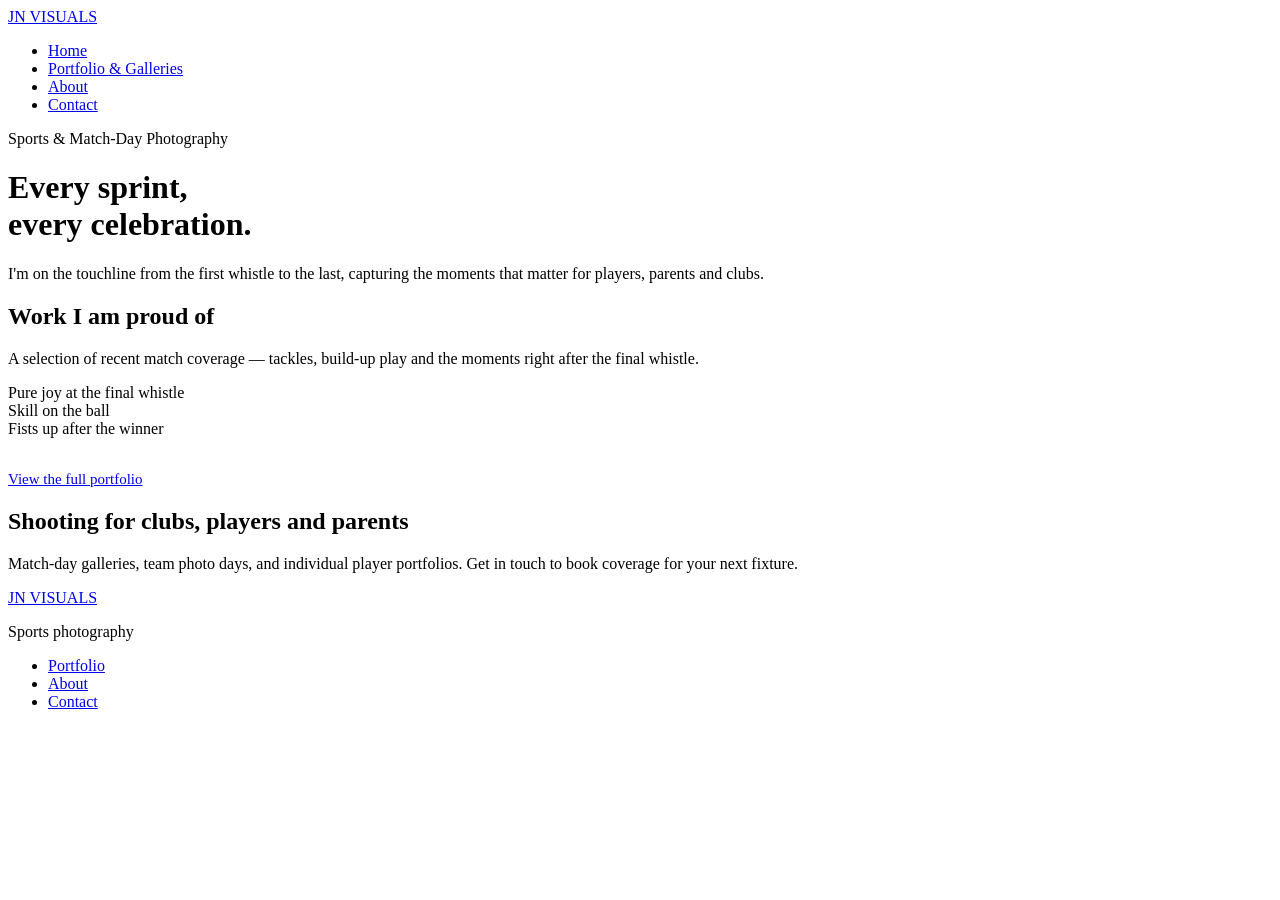
==== index.html @ e6d06e03 "Add files via upload" ====
<!DOCTYPE html>
<html lang="en">
<head>
<meta charset="UTF-8">
<meta name="viewport" content="width=device-width, initial-scale=1.0">
<title>JN Visuals — Sports Photography</title>
<meta name="description" content="JN Visuals captures football and soccer action for players, clubs and parents — game-day moments from the touchline.">
<link rel="stylesheet" href="css/style.css">
</head>
<body>

<nav class="site-nav on-photo">
  <div class="wrap">
    <a href="index.html" class="brand">JN VISUALS</a>
    <ul class="nav-links">
      <li><a href="index.html" class="active">Home</a></li>
      <li><a href="portfolio.html">Portfolio &amp; Galleries</a></li>
      <li><a href="about.html">About</a></li>
      <li><a href="contact.html">Contact</a></li>
    </ul>
  </div>
</nav>

<header class="hero" style="background-image:url('images/hero.jpg')">
  <div class="hero-content">
    <div class="wrap">
      <div>
        <p class="hero-kicker">Sports &amp; Match-Day Photography</p>
        <h1>Every sprint,<br>every celebration.</h1>
      </div>
      <p class="hero-copy">I'm on the touchline from the first whistle to the last, capturing the moments that matter for players, parents and clubs.</p>
    </div>
  </div>
</header>

<section class="section">
  <div class="wrap">
    <div class="section-head">
      <h2>Work I am proud of</h2>
      <p>A selection of recent match coverage — tackles, build-up play and the moments right after the final whistle.</p>
    </div>
    <div class="gallery">
      <div class="photo placeholder" data-file="images/gallery-09.jpg" style="background-image:url('images/gallery-09.jpg')">
        <div class="caption">Pure joy at the final whistle</div>
      </div>
      <div class="photo placeholder" data-file="images/gallery-06.jpg" style="background-image:url('images/gallery-06.jpg')">
        <div class="caption">Skill on the ball</div>
      </div>
      <div class="photo placeholder" data-file="images/gallery-19.jpg" style="background-image:url('images/gallery-19.jpg')">
        <div class="caption">Fists up after the winner</div>
      </div>
    </div>
    <p style="margin-top:32px;"><a href="portfolio.html" style="text-decoration:underline; font-size:15px;">View the full portfolio</a></p>
  </div>
</section>

<section class="section tight on-pitch">
  <div class="wrap section-head" style="margin-bottom:0;">
    <h2>Shooting for clubs, players and parents</h2>
    <p>Match-day galleries, team photo days, and individual player portfolios. Get in touch to book coverage for your next fixture.</p>
  </div>
</section>

<footer class="site-footer">
  <div class="wrap">
    <div>
      <a href="index.html" class="brand">JN VISUALS</a>
      <p class="footer-note">Sports photography</p>
    </div>
    <ul class="footer-links">
      <li><a href="portfolio.html">Portfolio</a></li>
      <li><a href="about.html">About</a></li>
      <li><a href="contact.html">Contact</a></li>
    </ul>
  </div>
</footer>

</body>
</html>
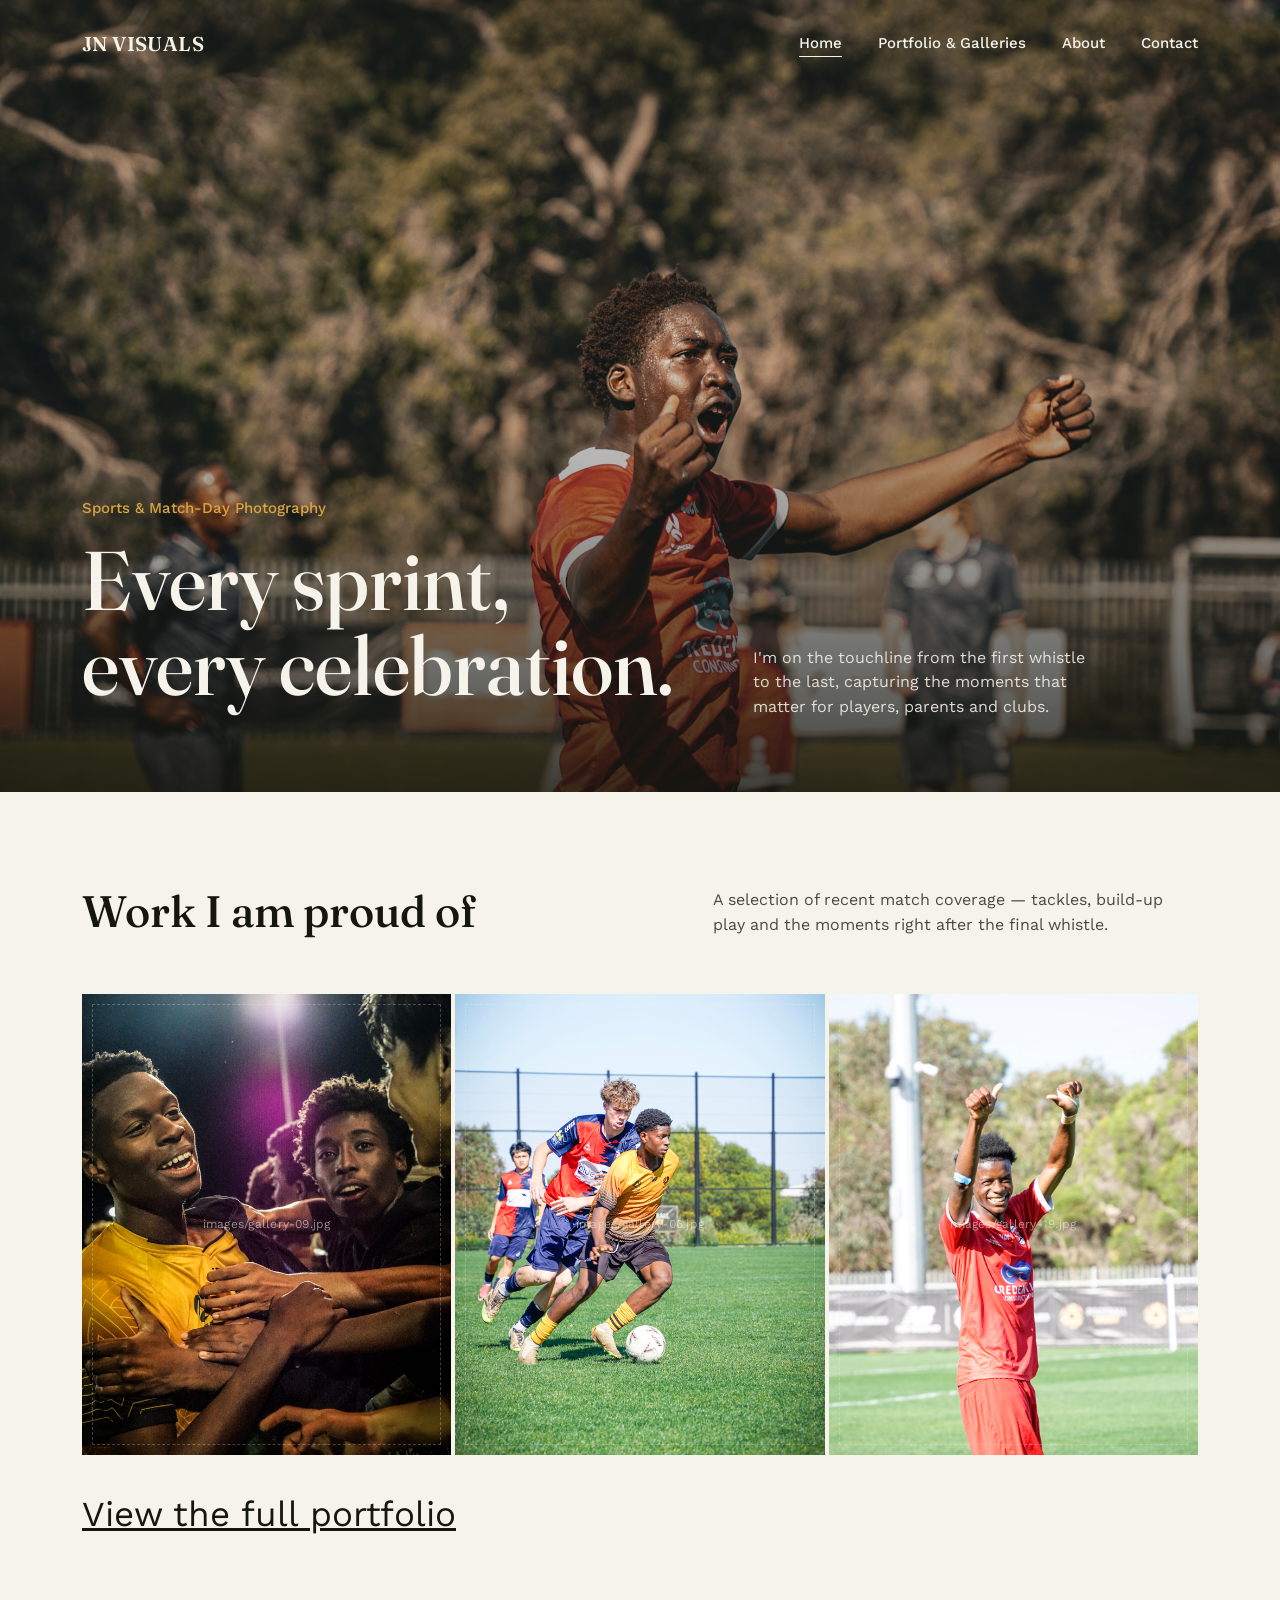
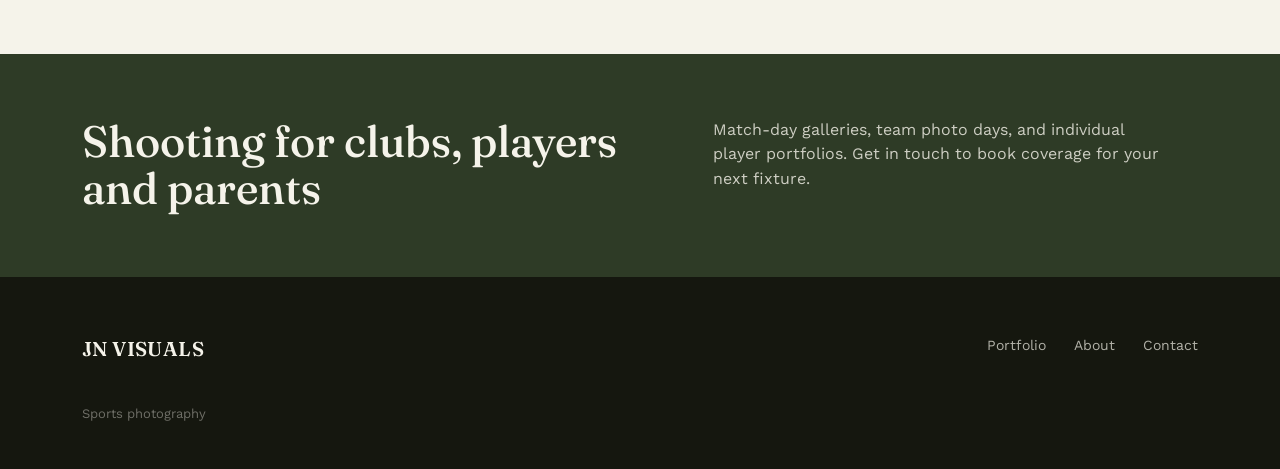
==== commit ae6c1c8c: "small  changes" ====
--- a/index.html
+++ b/index.html
@@ -50,7 +50,7 @@
         <div class="caption">Fists up after the winner</div>
       </div>
     </div>
-    <p style="margin-top:32px;"><a href="portfolio.html" style="text-decoration:underline; font-size:15px;">View the full portfolio</a></p>
+    <p style="margin-top:32px;"><a href="portfolio.html" style="text-decoration:underline; font-size:35px;">View the full portfolio</a></p>
   </div>
 </section>
 
--- a/css/style.css
+++ b/css/style.css
@@ -0,0 +1,433 @@
+@import url('https://fonts.googleapis.com/css2?family=Fraunces:opsz,wght@9..144,400;9..144,500;9..144,600&family=Work+Sans:wght@400;500;600&display=swap');
+
+:root {
+  --paper: #F5F3EA;
+  --ink: #15170F;
+  --pitch: #2E3B26;
+  --pitch-dark: #1C2417;
+  --floodlight: #D9A441;
+  --line: #C9C4B0;
+  --serif: 'Fraunces', Georgia, 'Times New Roman', serif;
+  --sans: 'Work Sans', -apple-system, BlinkMacSystemFont, sans-serif;
+  --max: 1180px;
+}
+
+* { box-sizing: border-box; }
+
+html { scroll-behavior: smooth; }
+
+body {
+  margin: 0;
+  background: var(--paper);
+  color: var(--ink);
+  font-family: var(--sans);
+  font-size: 16px;
+  line-height: 1.55;
+  -webkit-font-smoothing: antialiased;
+}
+
+img { max-width: 100%; display: block; }
+
+a { color: inherit; }
+
+.wrap {
+  max-width: var(--max);
+  margin: 0 auto;
+  padding: 0 32px;
+}
+
+/* ---------- Nav ---------- */
+
+.site-nav {
+  position: absolute;
+  top: 0; left: 0; right: 0;
+  z-index: 10;
+  padding: 28px 0;
+}
+
+.site-nav.solid {
+  position: relative;
+  background: var(--paper);
+  border-bottom: 1px solid var(--line);
+}
+
+.site-nav .wrap {
+  display: flex;
+  align-items: center;
+  justify-content: space-between;
+}
+
+.brand {
+  font-family: var(--serif);
+  font-weight: 600;
+  font-size: 20px;
+  letter-spacing: 0.02em;
+  text-decoration: none;
+}
+
+.site-nav.on-photo .brand,
+.site-nav.on-photo .nav-links a { color: var(--paper); }
+
+.nav-links {
+  list-style: none;
+  display: flex;
+  gap: 36px;
+  margin: 0;
+  padding: 0;
+}
+
+.nav-links a {
+  text-decoration: none;
+  font-size: 15px;
+  font-weight: 500;
+  padding-bottom: 4px;
+  border-bottom: 1px solid transparent;
+  transition: border-color 0.2s ease;
+}
+
+.nav-links a:hover,
+.nav-links a.active {
+  border-color: currentColor;
+}
+
+/* ---------- Hero ---------- */
+
+.hero {
+  position: relative;
+  min-height: 88vh;
+  display: flex;
+  align-items: flex-end;
+  background: var(--pitch-dark) url('../images/hero.jpg') center/cover no-repeat;
+}
+
+.hero::after {
+  content: '';
+  position: absolute;
+  inset: 0;
+  background: linear-gradient(0deg, rgba(20,20,15,0.82) 0%, rgba(20,20,15,0.15) 55%, rgba(20,20,15,0.35) 100%);
+}
+
+.hero-content {
+  position: relative;
+  width: 100%;
+  padding-bottom: 72px;
+  color: var(--paper);
+}
+
+.hero-content .wrap {
+  display: grid;
+  grid-template-columns: 1.4fr 1fr;
+  gap: 48px;
+  align-items: end;
+}
+
+.hero h1 {
+  font-family: var(--serif);
+  font-weight: 500;
+  font-size: clamp(42px, 6.5vw, 88px);
+  line-height: 1.02;
+  margin: 0 0 12px;
+}
+
+.hero-kicker {
+  font-family: var(--sans);
+  font-size: 15px;
+  color: var(--floodlight);
+  margin: 0 0 18px;
+  font-weight: 500;
+}
+
+.hero-copy {
+  font-size: 16px;
+  max-width: 34ch;
+  color: rgba(245,243,234,0.88);
+  margin: 0;
+}
+
+/* ---------- Sections ---------- */
+
+.section {
+  padding: 96px 0;
+}
+
+.section.tight { padding: 64px 0; }
+
+.section.on-pitch {
+  background: var(--pitch);
+  color: var(--paper);
+}
+
+.section-head {
+  display: grid;
+  grid-template-columns: 1.2fr 1fr;
+  gap: 48px;
+  margin-bottom: 56px;
+  align-items: start;
+}
+
+.section-head h2 {
+  font-family: var(--serif);
+  font-weight: 500;
+  font-size: clamp(30px, 4vw, 44px);
+  line-height: 1.08;
+  margin: 0;
+}
+
+.section-head p {
+  margin: 0;
+  color: #4B4A3F;
+  max-width: 46ch;
+}
+
+.on-pitch .section-head p { color: rgba(245,243,234,0.8); }
+
+/* ---------- Gallery ---------- */
+
+.gallery {
+  display: grid;
+  grid-template-columns: repeat(3, 1fr);
+  gap: 4px;
+}
+
+.gallery--wide {
+  grid-template-columns: repeat(4, 1fr);
+}
+
+@media (max-width: 860px) {
+  .gallery--wide { grid-template-columns: repeat(3, 1fr); }
+}
+
+@media (max-width: 540px) {
+  .gallery--wide { grid-template-columns: repeat(2, 1fr); }
+}
+
+.photo {
+  position: relative;
+  aspect-ratio: 4 / 5;
+  background: var(--pitch) center/cover no-repeat;
+  overflow: hidden;
+}
+
+.photo .caption {
+  position: absolute;
+  left: 0; right: 0; bottom: 0;
+  padding: 18px 20px;
+  background: linear-gradient(0deg, rgba(20,20,15,0.85), rgba(20,20,15,0));
+  color: var(--paper);
+  font-size: 14px;
+  opacity: 0;
+  transform: translateY(6px);
+  transition: opacity 0.25s ease, transform 0.25s ease;
+}
+
+.photo:hover .caption { opacity: 1; transform: translateY(0); }
+
+.photo.placeholder::before {
+  content: attr(data-file);
+  position: absolute;
+  inset: 0;
+  display: flex;
+  align-items: center;
+  justify-content: center;
+  text-align: center;
+  padding: 24px;
+  font-family: var(--sans);
+  font-size: 12px;
+  letter-spacing: 0.02em;
+  color: rgba(245,243,234,0.55);
+  border: 1px dashed rgba(245,243,234,0.25);
+  margin: 10px;
+}
+
+/* ---------- Footer ---------- */
+
+.site-footer {
+  background: var(--ink);
+  color: rgba(245,243,234,0.7);
+  padding: 56px 0 32px;
+}
+
+.site-footer .wrap {
+  display: flex;
+  justify-content: space-between;
+  align-items: flex-start;
+  flex-wrap: wrap;
+  gap: 24px;
+}
+
+.site-footer .brand { color: var(--paper); }
+
+.footer-links {
+  list-style: none;
+  display: flex;
+  gap: 28px;
+  margin: 0;
+  padding: 0;
+}
+
+.footer-links a { text-decoration: none; font-size: 14px; }
+.footer-links a:hover { color: var(--floodlight); }
+
+.footer-note {
+  margin-top: 40px;
+  font-size: 13px;
+  color: rgba(245,243,234,0.4);
+}
+
+/* ---------- Page hero (non-home) ---------- */
+
+.page-hero {
+  position: relative;
+  padding: 200px 0 64px;
+  background-color: var(--pitch-dark);
+  background-size: cover;
+  background-position: center;
+  color: var(--paper);
+}
+
+.page-hero::after {
+  content: '';
+  position: absolute;
+  inset: 0;
+  background: linear-gradient(0deg, rgba(20,20,15,0.88) 0%, rgba(20,20,15,0.55) 100%);
+}
+
+.page-hero .wrap {
+  position: relative;
+  display: grid;
+  grid-template-columns: 1.3fr 1fr;
+  gap: 48px;
+  align-items: end;
+}
+
+.page-hero h1 {
+  font-family: var(--serif);
+  font-weight: 500;
+  font-size: clamp(38px, 5.5vw, 64px);
+  margin: 0;
+  line-height: 1.05;
+}
+
+.page-hero p {
+  margin: 0;
+  color: rgba(245,243,234,0.8);
+  max-width: 40ch;
+}
+
+/* ---------- About ---------- */
+
+.about-grid {
+  display: grid;
+  grid-template-columns: 1fr 1.1fr;
+  gap: 64px;
+  align-items: start;
+}
+
+.about-portrait {
+  aspect-ratio: 4 / 5;
+  background: var(--pitch) center/cover no-repeat;
+  position: relative;
+}
+
+.about-body h3 {
+  font-family: var(--serif);
+  font-weight: 500;
+  font-size: 24px;
+  margin: 32px 0 10px;
+}
+
+.about-body h3:first-child { margin-top: 0; }
+
+.about-body p { color: #3E3D33; max-width: 56ch; }
+
+/* ---------- Contact ---------- */
+
+.contact-grid {
+  display: grid;
+  grid-template-columns: 1fr 1fr;
+  gap: 64px;
+}
+
+.contact-details dt {
+  font-family: var(--sans);
+  font-size: 13px;
+  color: #7A7864;
+  margin-top: 24px;
+}
+
+.contact-details dt:first-child { margin-top: 0; }
+
+.contact-details dd {
+  margin: 4px 0 0;
+  font-family: var(--serif);
+  font-size: 20px;
+}
+
+form { display: flex; flex-direction: column; gap: 18px; }
+
+label {
+  font-size: 13px;
+  color: #7A7864;
+  display: block;
+  margin-bottom: 6px;
+}
+
+input, textarea {
+  width: 100%;
+  border: 1px solid var(--line);
+  background: transparent;
+  padding: 12px 14px;
+  font-family: var(--sans);
+  font-size: 15px;
+  color: var(--ink);
+}
+
+input:focus, textarea:focus {
+  outline: 2px solid var(--pitch);
+  outline-offset: 1px;
+}
+
+button {
+  align-self: flex-start;
+  background: var(--pitch);
+  color: var(--paper);
+  border: none;
+  padding: 13px 28px;
+  font-family: var(--sans);
+  font-size: 15px;
+  font-weight: 500;
+  cursor: pointer;
+}
+
+button:hover { background: var(--pitch-dark); }
+
+/* ---------- Responsive ---------- */
+
+@media (max-width: 860px) {
+  .nav-links { gap: 20px; }
+  .hero-content .wrap,
+  .page-hero .wrap,
+  .section-head,
+  .about-grid,
+  .contact-grid {
+    grid-template-columns: 1fr;
+  }
+  .gallery { grid-template-columns: repeat(2, 1fr); }
+  .site-footer .wrap { flex-direction: column; }
+}
+
+@media (max-width: 540px) {
+  .wrap { padding: 0 20px; }
+  .gallery { grid-template-columns: 1fr 1fr; gap: 3px; }
+  .nav-links { gap: 14px; }
+  .nav-links a { font-size: 13px; }
+}
+
+@media (prefers-reduced-motion: reduce) {
+  html { scroll-behavior: auto; }
+  * { transition: none !important; }
+}
+
+
+
+.hero::after, .page-hero::after { z-index: 1; } .hero-content, .page-hero .wrap { position: relative; z-index: 2; }
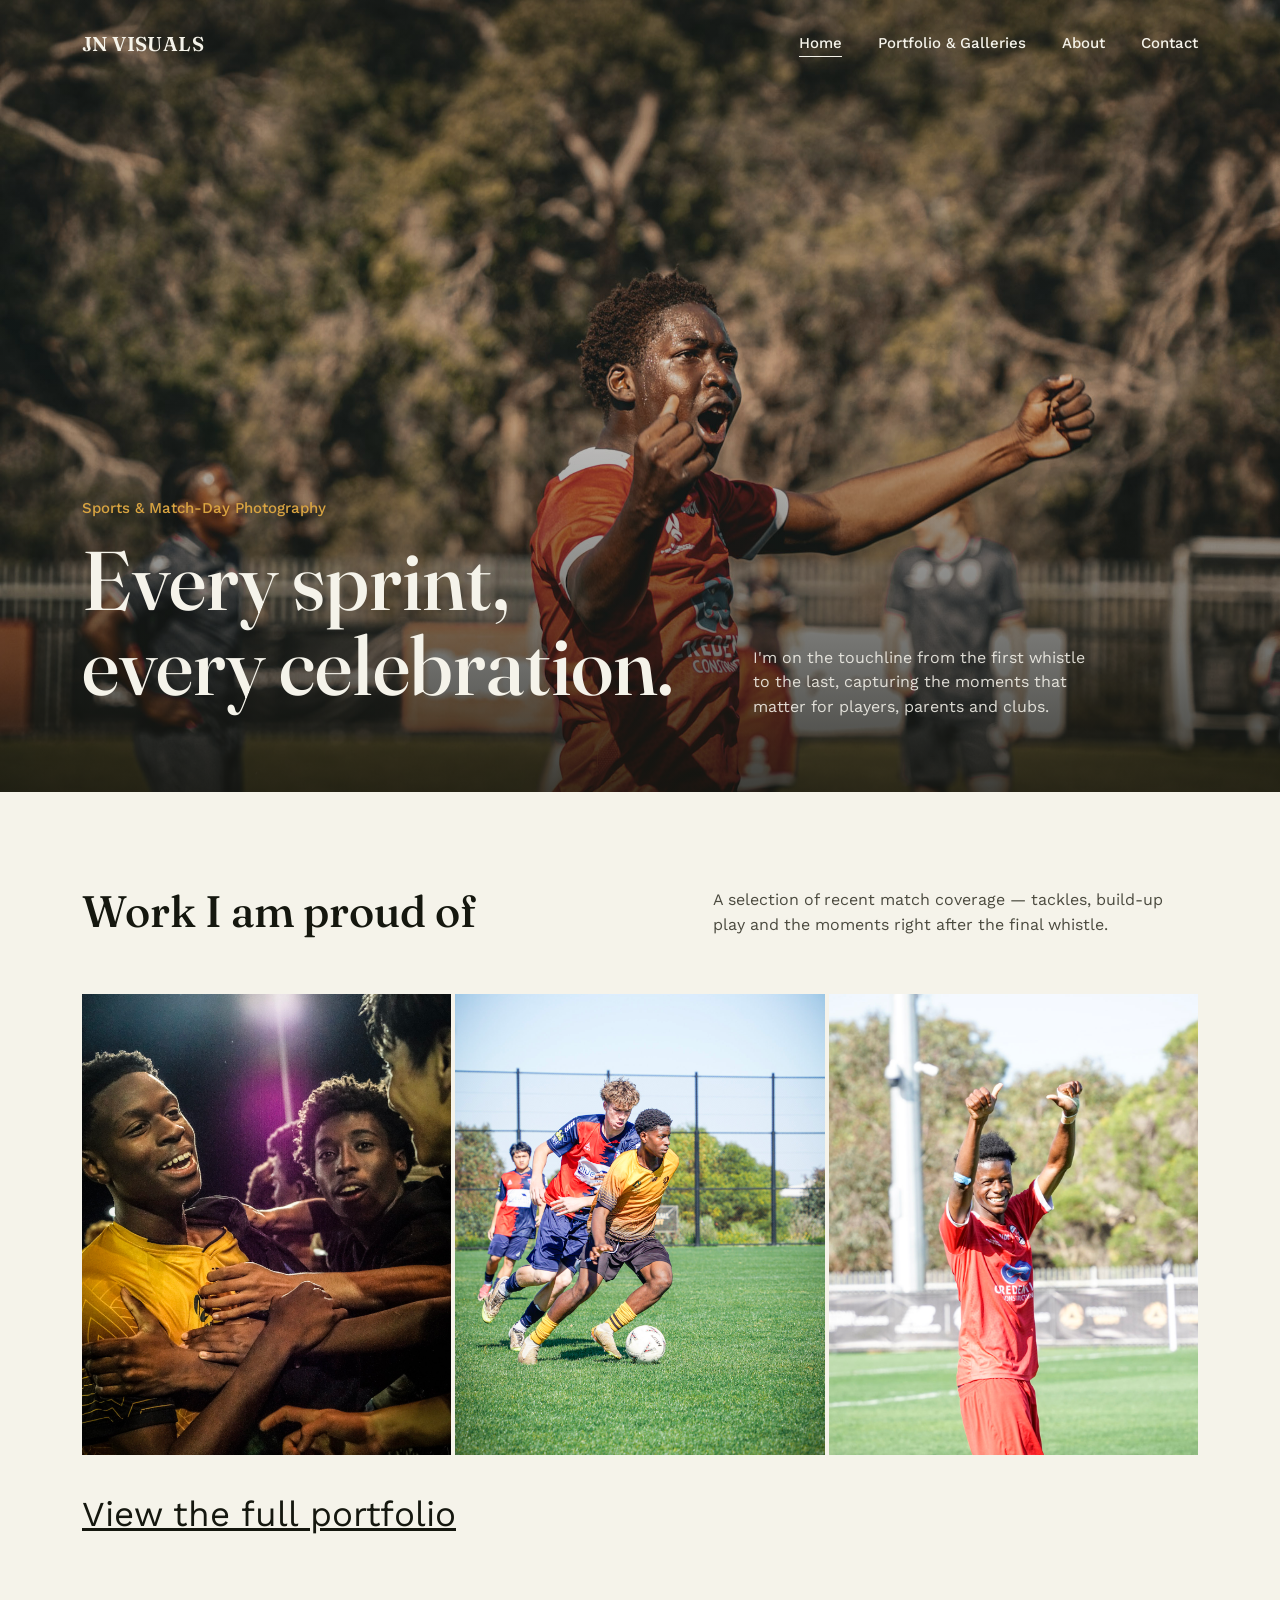
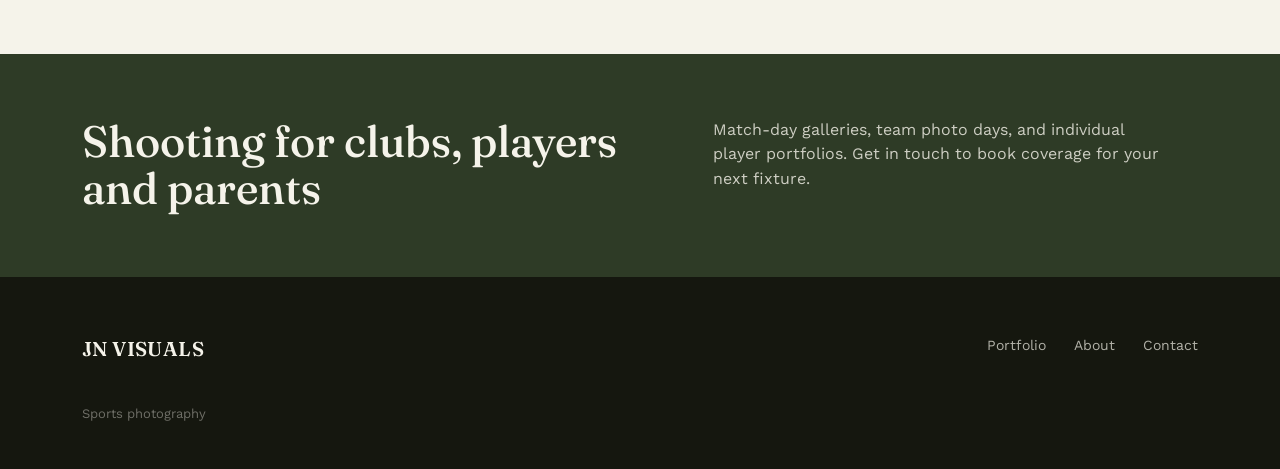
==== commit 9d3e56a5: "got rid of text on photo" ====
--- a/index.html
+++ b/index.html
@@ -40,13 +40,13 @@
       <p>A selection of recent match coverage — tackles, build-up play and the moments right after the final whistle.</p>
     </div>
     <div class="gallery">
-      <div class="photo placeholder" data-file="images/gallery-09.jpg" style="background-image:url('images/gallery-09.jpg')">
+      <div class="photo" data-file="images/gallery-09.jpg" style="background-image:url('images/gallery-09.jpg')">
         <div class="caption">Pure joy at the final whistle</div>
       </div>
-      <div class="photo placeholder" data-file="images/gallery-06.jpg" style="background-image:url('images/gallery-06.jpg')">
+      <div class="photo" data-file="images/gallery-06.jpg" style="background-image:url('images/gallery-06.jpg')">
         <div class="caption">Skill on the ball</div>
       </div>
-      <div class="photo placeholder" data-file="images/gallery-19.jpg" style="background-image:url('images/gallery-19.jpg')">
+      <div class="photo" data-file="images/gallery-19.jpg" style="background-image:url('images/gallery-19.jpg')">
         <div class="caption">Fists up after the winner</div>
       </div>
     </div>
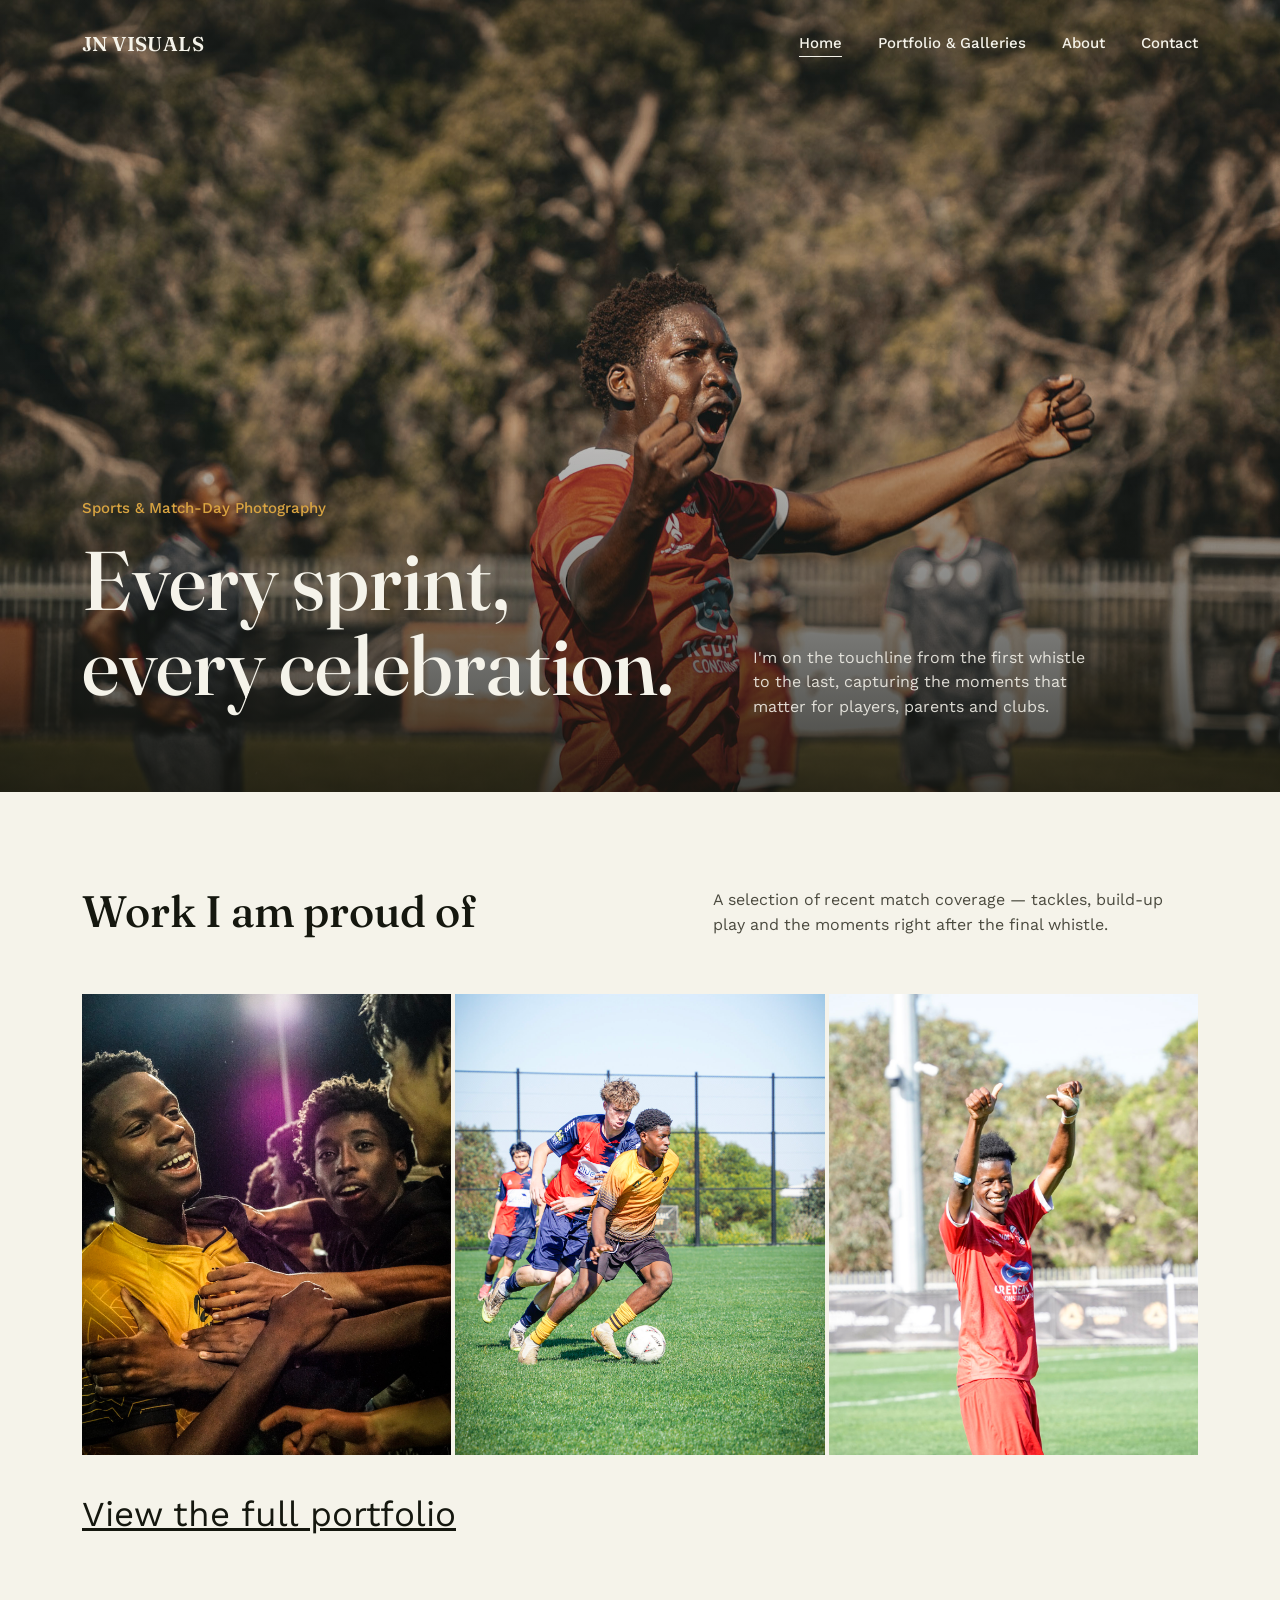
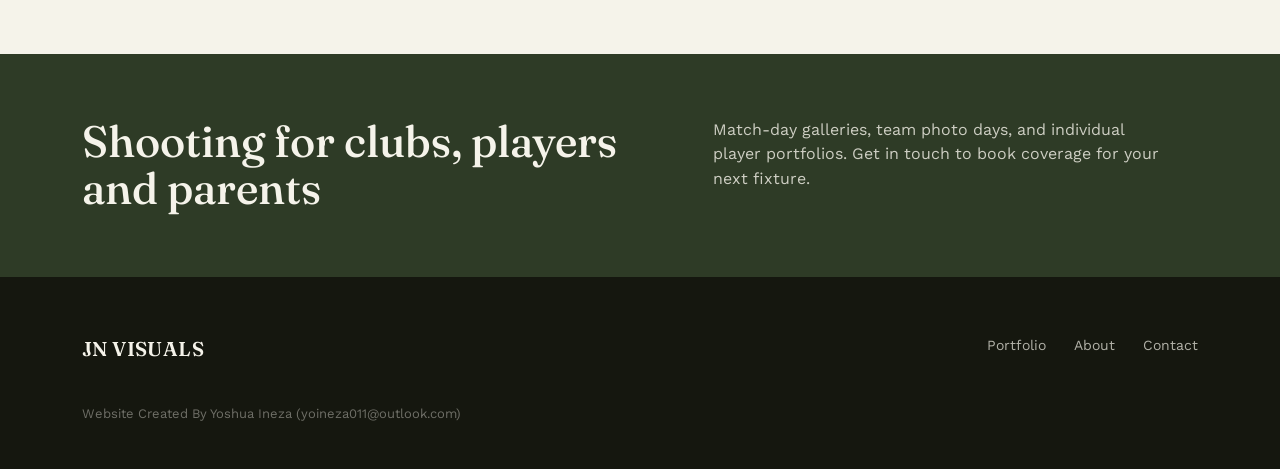
==== commit fb487149: "credit myself" ====
--- a/index.html
+++ b/index.html
@@ -6,6 +6,7 @@
 <title>JN Visuals — Sports Photography</title>
 <meta name="description" content="JN Visuals captures football and soccer action for players, clubs and parents — game-day moments from the touchline.">
 <link rel="stylesheet" href="css/style.css">
+<link rel="icon" type="image/png" href="favicon.png">
 </head>
 <body>
 
@@ -65,7 +66,7 @@
   <div class="wrap">
     <div>
       <a href="index.html" class="brand">JN VISUALS</a>
-      <p class="footer-note">Sports photography</p>
+      <p class="footer-note">Website Created By Yoshua Ineza (yoineza011@outlook.com)</p>
     </div>
     <ul class="footer-links">
       <li><a href="portfolio.html">Portfolio</a></li>
--- a/css/style.css
+++ b/css/style.css
@@ -430,4 +430,7 @@
 
 
 
-.hero::after, .page-hero::after { z-index: 1; } .hero-content, .page-hero .wrap { position: relative; z-index: 2; }+.hero::after, .page-hero::after { z-index: 1; } .hero-content, .page-hero .wrap { position: relative; z-index: 2; }
+
+
+.about-carousel { position: relative; aspect-ratio: 4 / 5; overflow: hidden; background: var(--pitch); } .about-carousel .slide { position: absolute; inset: 0; background-size: cover; background-position: center; opacity: 0; transition: opacity 1s ease; } .about-carousel .slide.active { opacity: 1; } .about-carousel .dots { position: absolute; bottom: 16px; left: 50%; transform: translateX(-50%); display: flex; gap: 6px; z-index: 2; } .about-carousel .dot { width: 6px; height: 6px; border-radius: 50%; background: rgba(245,243,234,0.4); transition: background 0.3s ease; } .about-carousel .dot.active { background: var(--floodlight); }
